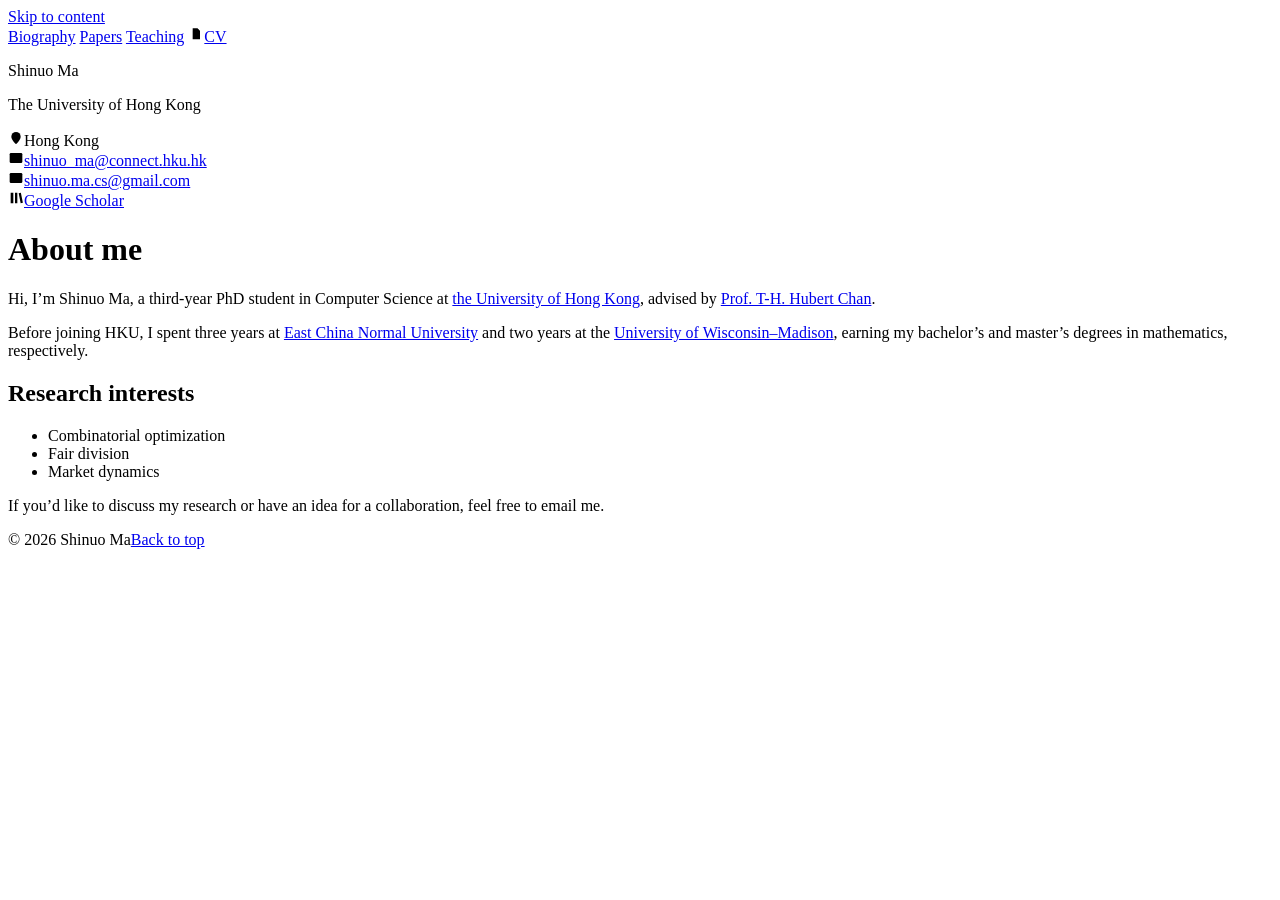
==== index.html @ 2c06c65b "Add files via upload" ====
<!doctype html>
<html lang="en">
  <head>
    <meta charset="utf-8">
    <meta name="viewport" content="width=device-width, initial-scale=1">
    <meta name="description" content="Shinuo Ma studies combinatorial optimization, fair division, and market dynamics at the University of Hong Kong.">
    <meta name="referrer" content="no-referrer">
    <meta name="robots" content="noindex, nofollow, noarchive">
    <meta name="theme-color" content="#ffffff">
    <title>Shinuo Ma&#x27;s Homepage</title>
    <link rel="icon" href="assets/favicon.png" type="image/png">
    <link rel="stylesheet" href="assets/site.css">
  </head>
  <body id="top">
    <a href="#main" class="skip-link">Skip to content</a>
    <header class="masthead">
      <nav class="shell nav" aria-label="Main navigation">
        <a class="nav-page" href="index.html" aria-current="page">Biography</a>
        <a class="nav-page" href="papers.html">Papers</a>
        <a class="nav-page" href="teaching.html">Teaching</a>
        <a class="cv-link" href="assets/shinuo-ma-cv.pdf" type="application/pdf" aria-label="CV (PDF)"><svg class="glyph" width="16" height="16" viewBox="0 0 24 24" aria-hidden="true" focusable="false"><path d="M7 3.5h7l4 4V20H7z"/><path d="M14 3.5V8h4M9.5 12h6M9.5 15.5h6"/></svg>CV</a>
      </nav>
    </header>
    <div class="shell layout">
      <aside class="profile" aria-label="Academic profile">
        <div class="profile-text">
          <p class="profile-name">Shinuo Ma</p>
          <p class="profile-affiliation">The University of Hong Kong</p>
        </div>
        <div class="contacts">
          <div class="contact-line contact-location"><svg class="glyph" width="16" height="16" viewBox="0 0 24 24" aria-hidden="true" focusable="false"><path d="M19 10c0 5.1-7 11-7 11s-7-5.9-7-11a7 7 0 1 1 14 0Z"/><circle cx="12" cy="10" r="2.3"/></svg><span>Hong Kong</span></div>
          <div class="contact-line"><svg class="glyph" width="16" height="16" viewBox="0 0 24 24" aria-hidden="true" focusable="false"><rect x="2.5" y="4.5" width="19" height="15" rx="2"/><path d="m3.5 6 8.5 7 8.5-7"/></svg><a href="mailto:shinuo_ma@connect.hku.hk">shinuo_ma@connect.hku.hk</a></div>
          <div class="contact-line"><svg class="glyph" width="16" height="16" viewBox="0 0 24 24" aria-hidden="true" focusable="false"><rect x="2.5" y="4.5" width="19" height="15" rx="2"/><path d="m3.5 6 8.5 7 8.5-7"/></svg><a href="mailto:shinuo.ma.cs@gmail.com">shinuo.ma.cs@gmail.com</a></div>
          <div class="contact-line"><svg class="glyph" width="16" height="16" viewBox="0 0 24 24" aria-hidden="true" focusable="false"><path d="M4 4h4v16H4zM10.5 4h3.5v16h-3.5zM16 5l3.3-.7 3 14.7-3.3.7z"/></svg><a href="https://scholar.google.com/citations?user=o2cmOs4AAAAJ&amp;hl=en">Google Scholar</a></div>
        </div>
      </aside>
      <main id="main" tabindex="-1" class="content home-page">
        <h1>About me</h1>
        <div class="intro">
          <p>Hi, I’m Shinuo Ma, a third-year PhD student in Computer Science at <a href="https://www.hku.hk/">the University of Hong Kong</a>, advised by <a href="https://i.cs.hku.hk/~hubert/">Prof. T-H. Hubert Chan</a>.</p>
          <p>Before joining HKU, I spent three years at <a href="https://english.ecnu.edu.cn/">East China Normal University</a> and two years at the <a href="https://www.wisc.edu/">University of Wisconsin–Madison</a>, earning my bachelor’s and master’s degrees in mathematics, respectively.</p>
        </div>
        <section class="section">
          <div class="section-header"><h2>Research interests</h2></div>
          <ul class="interest-list">
            <li>Combinatorial optimization</li>
            <li>Fair division</li>
            <li>Market dynamics</li>
          </ul>
          <p>If you’d like to discuss my research or have an idea for a collaboration, feel free to email me.</p>
        </section>
      </main>
    </div>
    <footer class="footer">
      <div class="shell footer-inner"><span>© 2026 Shinuo Ma</span><a href="#top">Back to top</a></div>
    </footer>
  </body>
</html>
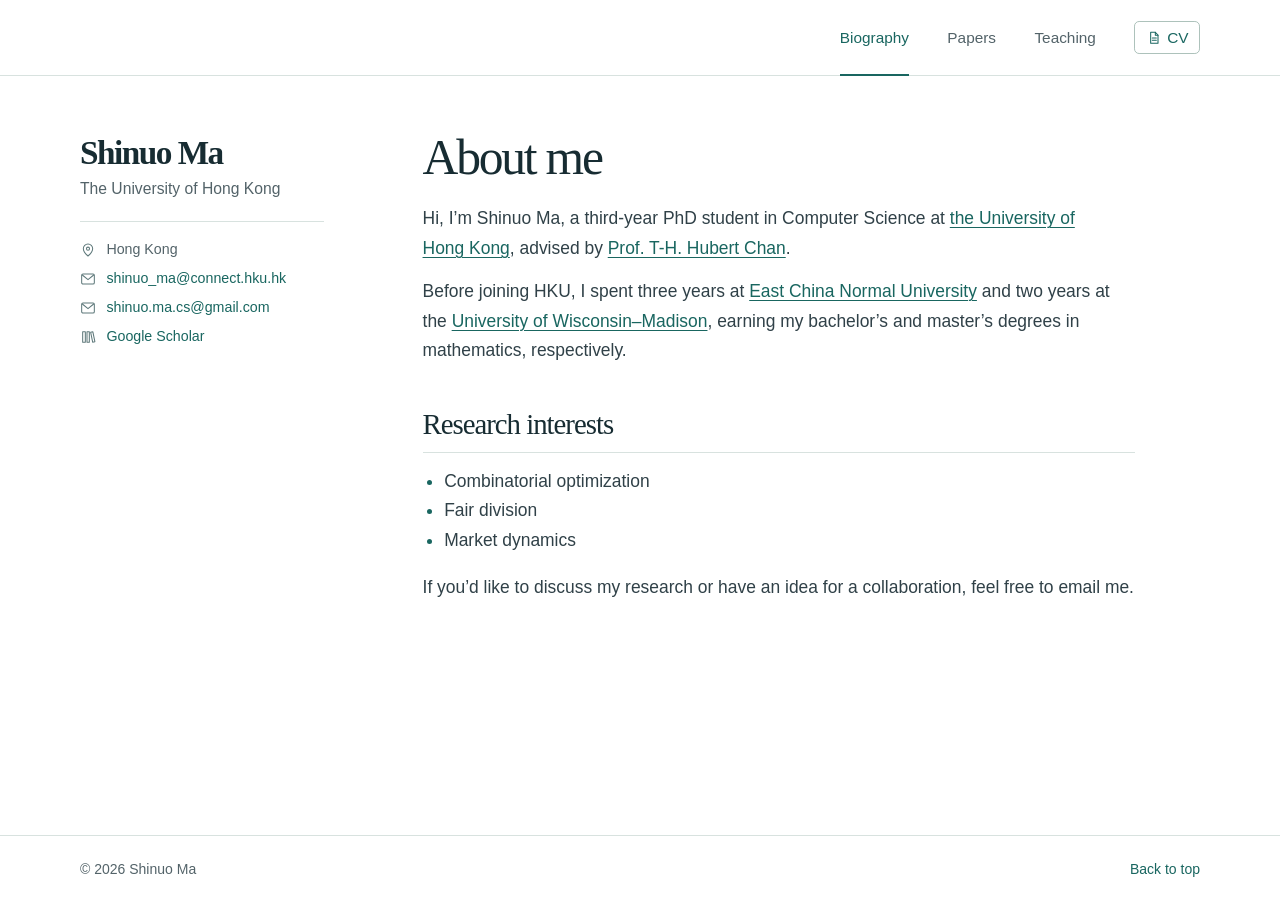
==== commit 23a0ea03: "Remove robots meta tag from index.html Removed robots meta tag to allow indexing." ====
--- a/index.html
+++ b/index.html
@@ -5,7 +5,6 @@
     <meta name="viewport" content="width=device-width, initial-scale=1">
     <meta name="description" content="Shinuo Ma studies combinatorial optimization, fair division, and market dynamics at the University of Hong Kong.">
     <meta name="referrer" content="no-referrer">
-    <meta name="robots" content="noindex, nofollow, noarchive">
     <meta name="theme-color" content="#ffffff">
     <title>Shinuo Ma&#x27;s Homepage</title>
     <link rel="icon" href="assets/favicon.png" type="image/png">
--- a/assets/site.css
+++ b/assets/site.css
@@ -0,0 +1,138 @@
+:root {
+  color-scheme: light;
+  --paper: #ffffff;
+  --ink: #172c32;
+  --body: #304148;
+  --muted: #536369;
+  --accent: #196660;
+  --rule: #d8e2df;
+  --subtle: #f3f7f6;
+  --serif: "STIX Two Text", Georgia, "Times New Roman", serif;
+  --sans: "Inter", -apple-system, BlinkMacSystemFont, "Segoe UI", Arial, sans-serif;
+}
+
+* { box-sizing: border-box; }
+html { scroll-behavior: smooth; }
+body {
+  margin: 0;
+  background: var(--paper);
+  color: var(--body);
+  font: 1rem/1.65 var(--sans);
+  -webkit-font-smoothing: antialiased;
+}
+a { color: var(--accent); text-decoration-thickness: 1px; text-underline-offset: .18em; }
+a:hover { color: #103e40; }
+a:focus-visible, summary:focus-visible {
+  outline: 2px solid var(--accent);
+  outline-offset: 4px;
+  border-radius: 2px;
+}
+::selection { color: #103d3e; background: #cfe8df; }
+.skip-link {
+  position: absolute;
+  z-index: 1;
+  top: .6rem;
+  left: .8rem;
+  padding: .5rem 1rem;
+  background: white;
+  transform: translateY(-160%);
+}
+.skip-link:focus { transform: none; }
+.shell { width: min(70rem, calc(100% - 6rem)); margin-inline: auto; }
+.masthead { border-bottom: 1px solid var(--rule); }
+.nav { display: flex; align-items: center; justify-content: flex-end; min-height: 4.7rem; gap: clamp(1.3rem, 3vw, 2.4rem); }
+.nav a { display: inline-flex; align-items: center; color: var(--muted); text-decoration: none; font-size: .96rem; font-weight: 500; }
+.nav .nav-page { position: relative; align-self: stretch; }
+.nav .nav-page:hover, .nav a[aria-current="page"] { color: var(--accent); }
+.nav a[aria-current="page"]::after { content: ""; position: absolute; left: 0; right: 0; bottom: -1px; border-bottom: 2px solid var(--accent); }
+.nav .cv-link { color: var(--accent); border: 1px solid #adc2bb; border-radius: .32rem; line-height: 1.25; padding: .36rem .65rem; gap: .35rem; }
+.nav .cv-link:hover { background: var(--subtle); }
+.glyph { display: inline-block; vertical-align: -.16em; flex: none; width: 1rem; height: 1rem; fill: none; stroke: currentColor; stroke-width: 1.55; stroke-linecap: round; stroke-linejoin: round; }
+.layout { display: grid; grid-template-columns: 15.25rem minmax(0, 44.5rem); column-gap: clamp(3rem, 7.7vw, 7.3rem); align-items: start; padding-block: 3.6rem 5rem; }
+.profile { position: sticky; top: 2rem; min-width: 0; }
+.profile-name { margin: 0 0 .3rem; font: 600 2.08rem/1.15 var(--serif); color: var(--ink); letter-spacing: -.045em; }
+.profile-affiliation { color: var(--muted); font-size: .98rem; line-height: 1.55; margin: .26rem 0 0; }
+.contacts { border-top: 1px solid var(--rule); margin-top: 1.25rem; padding-top: 1.05rem; display: grid; gap: .48rem; }
+.contact-line { display: flex; align-items: center; gap: .65rem; font-size: .89rem; font-weight: 500; line-height: 1.5; color: var(--muted); }
+.contact-line .glyph { color: #5f797b; }
+.contact-line a { color: var(--accent); text-decoration: none; overflow-wrap: anywhere; }
+.contact-line a:hover { text-decoration: underline; }
+.content { min-width: 0; }
+h1, h2, h3, p { overflow-wrap: break-word; }
+h1, h2, h3 { color: var(--ink); }
+h1 { margin: -.25rem 0 1.17rem; font: 500 clamp(2.4rem, 4vw, 3.1rem)/1.12 var(--serif); letter-spacing: -.045em; }
+.intro { max-width: 43rem; }
+.home-page p, .interest-list { font-size: 1.09rem; line-height: 1.7; }
+.intro p { margin: 0 0 .85rem; }
+.intro p:last-child { margin-bottom: 0; }
+.section { margin-top: 2.55rem; }
+.section-header { padding-bottom: .6rem; border-bottom: 1px solid var(--rule); }
+.section-header h2 { margin: 0; font: 500 1.8rem/1.25 var(--serif); letter-spacing: -.035em; }
+.interest-list { margin: .85rem 0; padding-left: 1.35rem; }
+.interest-list li::marker { color: var(--accent); }
+.records { margin: 0; padding: 0; list-style: none; }
+.record { padding: 1.12rem 0; border-bottom: 1px solid var(--rule); }
+.record:last-child { border-bottom: 0; padding-bottom: .1rem; }
+.paper-record { display: grid; grid-template-columns: 5.5rem minmax(0, 1fr); gap: 1.05rem; }
+.paper-record > div { grid-column: -2 / -1; }
+.record-date { color: var(--muted); font-size: .875rem; white-space: nowrap; padding-top: .14rem; font-variant-numeric: tabular-nums; }
+.paper-title { color: var(--ink); font: 500 1.21rem/1.35 var(--serif); letter-spacing: -.013em; margin: 0 0 .2rem; }
+.paper-title a { color: var(--accent); text-decoration: none; }
+.paper-title a:hover { text-decoration: underline; }
+.authors { color: var(--muted); font-size: .93rem; line-height: 1.55; margin: 0; }
+.authors strong { color: var(--body); font-weight: 650; }
+.source-link { display: inline-block; margin-top: .38rem; font-size: .875rem; font-weight: 550; }
+.listing-page { grid-column: 1 / -1; width: 100%; max-width: 58rem; }
+.listing-page > .records { border-top: 1px solid var(--rule); }
+.listing-page .record { padding-block: 1.25rem; }
+.listing-page .record:last-child { padding-bottom: 0; }
+.listing-page > h1 + .section { margin-top: 1.9rem; }
+.course-title { margin: 0; font: 600 1.02rem/1.5 var(--sans); }
+.course-meta { color: var(--muted); margin: .12rem 0 0; font-size: .94rem; }
+.footer { border-top: 1px solid var(--rule); }
+.footer-inner { min-height: 4.1rem; display: flex; align-items: center; justify-content: space-between; gap: 1rem; color: var(--muted); font-size: .875rem; }
+.footer a { text-decoration: none; }
+.footer a:hover { text-decoration: underline; }
+
+@media (min-width: 58rem) {
+  .layout { min-height: calc(100vh - 8.8rem); }
+}
+@media (max-width: 62rem) {
+  .shell { width: calc(100% - 4rem); }
+  .layout { grid-template-columns: 13.25rem minmax(0, 1fr); column-gap: 3.4rem; }
+}
+@media (max-width: 47rem) {
+  .shell { width: calc(100% - 2.6rem); }
+  .nav { min-height: 3.9rem; gap: 1.15rem; }
+  .layout { display: block; padding-block: 1.6rem 3.2rem; }
+  .profile { position: static; border-bottom: 1px solid var(--rule); padding-bottom: 1.35rem; margin-bottom: 1.9rem; }
+  .profile-name { margin: 0 0 .2rem; font-size: 1.65rem; }
+  .profile-affiliation { font-size: .92rem; line-height: 1.4; margin-top: .05rem; }
+  .contacts { margin: .85rem 0 0; padding: 0; border: 0; display: flex; flex-wrap: wrap; gap: .35rem 1.1rem; }
+  .contact-line { font-size: .875rem; gap: .4rem; }
+  .contact-location { display: none; }
+  h1 { margin-bottom: .9rem; }
+  .section { margin-top: 2rem; }
+  .home-page p, .interest-list { font-size: 1.03rem; }
+}
+@media (max-width: 34rem) {
+  .shell { width: calc(100% - 2.25rem); }
+  .nav { justify-content: space-between; min-height: 3rem; gap: .65rem; }
+  .nav a { font-size: .94rem; }
+  .nav .cv-link { padding: .24rem .48rem; }
+  .section-header h2 { font-size: 1.6rem; }
+  .paper-record { grid-template-columns: 1fr; gap: .23rem; }
+  .record-date { padding-top: 0; }
+  .paper-title { font-size: 1.18rem; }
+}
+@media (prefers-reduced-motion: reduce) {
+  html { scroll-behavior: auto; }
+}
+@media print {
+  .masthead, .footer, .skip-link { display: none; }
+  .shell, .layout { width: 100%; display: block; padding: 0; }
+  .profile { position: static; margin: 0 0 1.4rem; }
+  .contacts { display: none; }
+  .content > h1 { font-size: 2rem; }
+  .record { break-inside: avoid; }
+}
